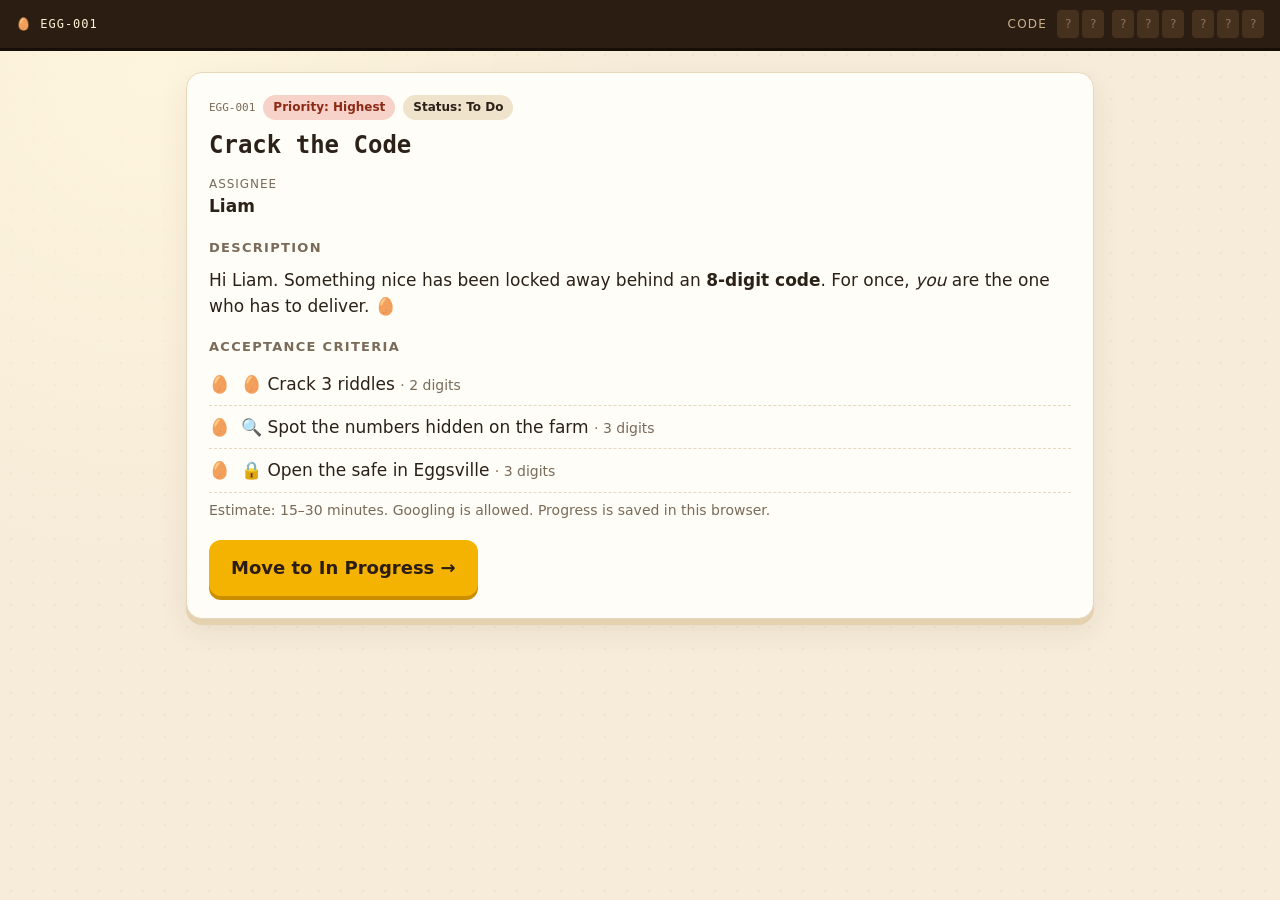
==== index.html @ 779d044c "Add EGG-001 puzzle site A three-stage puzzle that builds an 8-digit code: - Stage 1: three rhyming r" ====
<!doctype html>
<html lang="en">
<head>
<meta charset="utf-8">
<meta name="viewport" content="width=device-width, initial-scale=1">

<!--
  Security policy: the page may only run its own scripts from this site, may only
  load fonts from Google Fonts, cannot send data anywhere (connect-src 'none'),
  and cannot submit forms or embed other pages.
-->
<meta http-equiv="Content-Security-Policy" content="
  default-src 'none';
  script-src 'self';
  style-src 'self' 'unsafe-inline' https://fonts.googleapis.com;
  font-src https://fonts.gstatic.com;
  img-src 'self' data:;
  connect-src 'none';
  form-action 'none';
  base-uri 'none';
  object-src 'none'">
<!-- Don't tell other sites (e.g. Pastebin) which page the visitor came from. -->
<meta name="referrer" content="no-referrer">
<!-- Ask search engines not to list this page. -->
<meta name="robots" content="noindex, nofollow">

<title>EGG-001 · Crack the Code</title>
<link rel="icon" href="data:image/svg+xml,<svg xmlns='http://www.w3.org/2000/svg' viewBox='0 0 100 100'><text y='.9em' font-size='90'>🥚</text></svg>">
<link rel="preconnect" href="https://fonts.googleapis.com">
<link rel="preconnect" href="https://fonts.gstatic.com" crossorigin>
<link href="https://fonts.googleapis.com/css2?family=Nunito:wght@400;700;900&family=Press+Start+2P&display=swap" rel="stylesheet">
<link rel="stylesheet" href="style.css?v=3">
</head>
<body>

<!-- Top bar with the code collected so far (filled in by game.js) -->
<header class="hud">
  <div class="hud-title"><span aria-hidden="true">🥚</span> EGG-001</div>
  <div class="code-wrap">
    <span class="code-label">Code</span>
    <div class="code" id="code" aria-label="Collected code"></div>
  </div>
</header>

<!-- The current stage is drawn in here -->
<main id="app"></main>

<!-- Short popup messages -->
<div id="toast" class="toast" role="status" aria-live="polite"></div>

<!-- Order matters: settings and answer fingerprints, then the core, then each stage, then start. -->
<script src="js/config.js?v=3"></script>
<script src="js/answer-hashes.js?v=3"></script>
<script src="js/game.js?v=3"></script>
<script src="js/stage-1-riddles.js?v=3"></script>
<script src="js/stage-2-night-watch.js?v=3"></script>
<script src="js/village-art.js?v=3"></script>
<script src="js/village-places.js?v=3"></script>
<script src="js/stage-3-village.js?v=3"></script>
<script src="js/stage-4-finale.js?v=3"></script>
<script src="js/start.js?v=3"></script>
</body>
</html>
---- style.css ----
:root {
  --bg: #f6ecd9;
  --card: #fffdf8;
  --ink: #2b2118;
  --muted: #7a6a58;
  --line: #e7d8bd;
  --yolk: #f5b301;
  --yolk-d: #c98f00;
  --red: #c8432b;
  --green: #2f6b3a;
  --brown: #2b1d12;
  --pixel: 'Press Start 2P', ui-monospace, monospace;
  --body: 'Nunito', system-ui, -apple-system, 'Segoe UI', sans-serif;
}

* { box-sizing: border-box; }
html, body { margin: 0; }
body {
  background-color: var(--bg);
  background-image:
    radial-gradient(circle at 12% 8%, rgba(255, 246, 222, .9) 0, transparent 35%),
    radial-gradient(rgba(201, 143, 0, .08) 1.5px, transparent 1.6px);
  background-size: auto, 22px 22px;
  color: var(--ink);
  font-family: var(--body);
  font-size: 17px;
  line-height: 1.55;
  min-height: 100vh;
  overflow-x: hidden;
}

/* ---------- HUD ---------- */
.hud {
  position: sticky; top: 0; z-index: 30;
  display: flex; align-items: center; justify-content: space-between; gap: 10px; flex-wrap: wrap;
  padding: 10px 16px;
  background: var(--brown); color: #fff3d6;
  box-shadow: 0 3px 0 #160e07;
}
.hud-title { font-family: var(--pixel); font-size: 12px; letter-spacing: 1px; }
.code-wrap { display: flex; align-items: center; gap: 10px; }
.code-label { font-size: 12px; text-transform: uppercase; letter-spacing: .1em; color: #c9b08c; }
.code { display: flex; gap: 8px; }
.code .grp { display: flex; gap: 3px; }
.code .d {
  width: 22px; height: 28px; display: grid; place-items: center;
  background: #46301e; border-radius: 4px;
  font-family: var(--pixel); font-size: 12px; color: #8a7258;
}
.code .d.on { background: var(--yolk); color: var(--brown); }
.code .d.pop { animation: pop .7s ease; }
@keyframes pop { 0% { transform: scale(.3) rotate(-20deg); } 60% { transform: scale(1.35); } 100% { transform: scale(1); } }

/* ---------- Layout ---------- */
main { max-width: 940px; margin: 0 auto; padding: 24px 16px 72px; }
.card {
  background: var(--card); border: 1px solid var(--line); border-radius: 16px; padding: 22px;
  box-shadow: 0 6px 0 #e3d1b0, 0 12px 30px rgba(60, 40, 10, .08);
}
.card + .card, .card + .game-wrap, .scene-wrap + .card { margin-top: 18px; }
h1 { font-family: var(--pixel); font-size: clamp(17px, 4vw, 24px); line-height: 1.45; margin: .35em 0 .5em; }
h2 { font-size: 13px; text-transform: uppercase; letter-spacing: .1em; color: var(--muted); margin: 1.4em 0 .4em; }
h3 { margin: 0 0 .5em; font-size: 20px; }
p { margin: .5em 0; }
.kicker { font-size: 13px; font-weight: 900; text-transform: uppercase; letter-spacing: .1em; color: var(--yolk-d); }
.muted { color: var(--muted); }
.small { font-size: 14px; }
kbd {
  font-family: var(--pixel); font-size: 10px; background: #efe3cc; border: 1px solid #d6c3a0;
  border-bottom-width: 3px; border-radius: 5px; padding: 2px 5px;
}
.inline-code { font-family: var(--pixel); font-size: 15px; background: var(--yolk); padding: 3px 7px; border-radius: 6px; }

/* ---------- Buttons ---------- */
.btn {
  font: inherit; font-weight: 900; background: var(--yolk); color: var(--brown);
  border: 0; border-radius: 12px; padding: 11px 18px; cursor: pointer;
  box-shadow: 0 4px 0 var(--yolk-d); transition: transform .08s, box-shadow .08s;
  text-decoration: none; display: inline-block;
}
.btn:hover { filter: brightness(1.05); }
.btn:active { transform: translateY(3px); box-shadow: 0 1px 0 var(--yolk-d); }
.btn-big { font-size: 18px; padding: 14px 22px; margin-top: 12px; }
.btn-ghost { background: #efe3cc; box-shadow: 0 4px 0 #d6c3a0; }
.link { background: none; border: 0; color: var(--muted); text-decoration: underline; cursor: pointer; font: inherit; padding: 0; }

/* ---------- Toast ---------- */
.toast {
  position: fixed; left: 50%; bottom: 24px; z-index: 60;
  transform: translate(-50%, 30px); opacity: 0; pointer-events: none;
  background: var(--brown); color: #fff3d6; padding: 10px 16px; border-radius: 12px;
  font-weight: 700; max-width: calc(100vw - 32px); text-align: center;
  transition: opacity .25s, transform .25s;
}
.toast.show { opacity: 1; transform: translate(-50%, 0); }

/* ---------- Intro ticket ---------- */
.ticket-head { display: flex; flex-wrap: wrap; gap: 8px; align-items: center; }
.ticket-key { font-family: var(--pixel); font-size: 11px; color: var(--muted); }
.pill { font-size: 12px; font-weight: 900; padding: 3px 10px; border-radius: 999px; background: #efe3cc; }
.pill-red { background: #f7d2c8; color: #8c2a17; }
.ticket-meta { display: flex; flex-wrap: wrap; gap: 8px 28px; margin: 0; }
.ticket-meta dt { font-size: 12px; text-transform: uppercase; letter-spacing: .08em; color: var(--muted); }
.ticket-meta dd { margin: 0; font-weight: 900; }
.checklist { list-style: none; padding: 0; margin: 0; }
.checklist li { padding: 8px 0 8px 32px; position: relative; border-bottom: 1px dashed var(--line); }
.checklist li::before { content: '🥚'; position: absolute; left: 0; }
.checklist li span { color: var(--muted); font-size: 14px; }

/* ---------- Stage 1: riddles ---------- */
.riddles { display: grid; grid-template-columns: 260px 1fr; gap: 24px; align-items: center; }
@media (max-width: 680px) { .riddles { grid-template-columns: 1fr; } .egg-wrap { max-width: 200px; margin: 0 auto; } }
.egg-svg { width: 100%; height: auto; display: block; overflow: visible; }
.egg-svg.wobble { animation: wobble .6s ease; transform-origin: 50% 90%; }
@keyframes wobble { 0%,100% { transform: rotate(0); } 25% { transform: rotate(-6deg); } 50% { transform: rotate(5deg); } 75% { transform: rotate(-3deg); } }
.egg-svg .crack { fill: none; stroke: #6b4f2a; stroke-width: 3; stroke-linejoin: round; stroke-linecap: round; stroke-dasharray: 1; stroke-dashoffset: 1; transition: stroke-dashoffset .6s ease; }
.egg-svg .crack.on { stroke-dashoffset: 0; }
.egg-svg .shell-top { transform-box: fill-box; transform-origin: 50% 100%; transition: transform 1s cubic-bezier(.3,1.4,.5,1), opacity 1s; }
.egg-svg.hatched .shell-top { transform: translate(-70px, -60px) rotate(-40deg); opacity: 0; }
.egg-svg.hatched .cracks { opacity: 0; transition: opacity .2s; }
.egg-svg .chick { opacity: 0; transform: translateY(40px); transition: transform .8s .4s cubic-bezier(.3,1.5,.5,1), opacity .4s .4s; }
.egg-svg.hatched .chick { opacity: 1; transform: translateY(-8px); }
.sign-digits { font-family: var(--pixel); font-size: 26px; fill: var(--brown); }
.riddle .q { font-size: 18px; margin: .6em 0 .8em; }
.verse { font-family: Georgia, 'Times New Roman', serif; font-style: italic; font-size: 18px; line-height: 1.6;
  margin: .6em 0; padding: 10px 16px; background: #f6edd8; border-left: 5px solid var(--yolk); border-radius: 8px; }
.card form { display: flex; gap: 8px; flex-wrap: wrap; }
.card input {
  flex: 1 1 200px; font: inherit; font-size: 18px; padding: 11px 14px; border-radius: 12px;
  border: 2px solid var(--line); background: #fff; color: var(--ink); min-width: 0;
}
.card input:focus { outline: none; border-color: var(--yolk); }
.row { margin-top: 10px; }
.msg { min-height: 1.5em; font-weight: 700; margin: .4em 0 0; }
.msg.bad { color: var(--red); }
.msg.hint { color: var(--green); }
.shake { animation: shake .4s ease; }
@keyframes shake { 0%,100% { transform: translateX(0); } 20% { transform: translateX(-8px); } 40% { transform: translateX(7px); } 60% { transform: translateX(-5px); } 80% { transform: translateX(3px); } }

/* ---------- Stage 2: spot the numbers ---------- */
.scene-wrap { margin-top: 18px; border-radius: 16px; overflow: hidden; border: 4px solid var(--brown); box-shadow: 0 6px 0 #160e07; background: #7cbf5a; }
.farm { display: block; width: 100%; height: auto; touch-action: none; cursor: zoom-in; user-select: none; -webkit-user-select: none; }
.lens-rim { fill: none; stroke: #2b1d12; stroke-width: 4; }
.clue-offer { display: flex; align-items: center; gap: 10px; flex-wrap: wrap; margin-top: 14px; padding: 12px 16px;
  background: var(--brown); color: #fff3d6; border-radius: 12px; font-weight: 900; animation: dlgIn .25s ease; }
.clue-offer[hidden] { display: none; }
.clue-offer span { flex: 1 1 auto; }
.clue { margin-top: 14px; }

/* ---------- Stage 3: village ---------- */
.village-bar { display: flex; justify-content: space-between; align-items: center; gap: 10px; margin-top: 18px; }
.place-name { font-family: var(--pixel); font-size: 12px; }
.btn-small { font-size: 15px; padding: 7px 12px; }
.game-wrap { position: relative; margin-top: 10px; border-radius: 12px; overflow: hidden; border: 4px solid var(--brown); box-shadow: 0 6px 0 #160e07; background: #1a0f06; }
.game-wrap canvas { display: block; width: 100%; height: auto; image-rendering: pixelated; image-rendering: crisp-edges; }
.prompt {
  position: absolute; left: 50%; top: 10px; transform: translateX(-50%);
  background: rgba(26, 15, 6, .88); color: #fff3d6; padding: 6px 12px; border-radius: 8px;
  font-weight: 900; font-size: 14px; white-space: nowrap; pointer-events: none;
  opacity: 0; transition: opacity .15s;
}
.prompt.show { opacity: 1; }
.prompt b { font-family: var(--pixel); font-size: 10px; background: var(--yolk); color: var(--brown); padding: 2px 6px; border-radius: 4px; margin-right: 6px; }
.pad { display: flex; justify-content: space-between; align-items: center; margin-top: 14px; touch-action: none; user-select: none; -webkit-user-select: none; }
.dpad { display: grid; grid-template-columns: repeat(3, 58px); grid-template-rows: repeat(3, 58px); gap: 2px; }
.dpad button, .act {
  font: inherit; font-size: 20px; border: 0; border-radius: 12px; background: var(--brown); color: #fff3d6;
  box-shadow: 0 4px 0 #160e07; touch-action: none;
}
.dpad button:active, .dpad button.held, .act:active { transform: translateY(3px); box-shadow: 0 1px 0 #160e07; }
.dpad [data-direction="up"] { grid-column: 2; grid-row: 1; }
.dpad [data-direction="left"] { grid-column: 1; grid-row: 2; }
.dpad [data-direction="right"] { grid-column: 3; grid-row: 2; }
.dpad [data-direction="down"] { grid-column: 2; grid-row: 3; }
.act { width: 92px; height: 92px; border-radius: 50%; background: var(--yolk); color: var(--brown); box-shadow: 0 5px 0 var(--yolk-d); font-family: var(--pixel); font-size: 18px; }
.touch-only { display: none; }
@media (hover: hover) and (pointer: fine) { .pad { display: none; } }
@media (hover: none) { .touch-only { display: inline; } .desk-only { display: none; } }

.dialog { position: fixed; inset: 0; z-index: 50; background: rgba(20, 12, 4, .55); display: grid; place-items: center; padding: 16px; }
.dialog[hidden] { display: none; }
.dlg-inner {
  width: min(580px, 100%); max-height: 86vh; overflow: auto;
  background: var(--card); border-radius: 16px; padding: 20px; border: 4px solid var(--brown);
  box-shadow: 0 8px 0 #160e07; animation: dlgIn .18s ease;
}
@keyframes dlgIn { from { transform: translateY(14px) scale(.97); opacity: 0; } }
.dlg-actions { display: flex; justify-content: flex-end; gap: 10px; margin-top: 16px; flex-wrap: wrap; }
.speaker { display: flex; gap: 14px; align-items: flex-start; }
.avatar { flex: 0 0 52px; height: 52px; border-radius: 12px; display: grid; place-items: center; font-family: var(--pixel); font-size: 16px; color: #fff; }
.speaker .who { font-weight: 900; font-size: 14px; text-transform: uppercase; letter-spacing: .08em; color: var(--muted); }
.speaker p { font-size: 18px; margin: 2px 0 0; }
.laws { margin: 10px 0; padding: 14px 18px; background: #f6edd8; border-left: 5px solid var(--yolk); border-radius: 8px; font-family: Georgia, 'Times New Roman', serif; }
.laws ol { margin: 8px 0 0; padding-left: 22px; }
.laws li { margin: 6px 0; }
.lib { list-style: none; margin: 10px 0; padding: 8px; background: #1b2330; border-radius: 10px; color: #dfe7f2; }
.lib li { display: flex; align-items: center; gap: 10px; padding: 8px; border-radius: 6px; }
.lib li:nth-child(odd) { background: #222c3c; }
.lib-icon { width: 28px; height: 28px; border-radius: 6px; flex: 0 0 28px; }
.lib-name { flex: 1; font-weight: 700; }
.lib-h { font-family: var(--pixel); font-size: 10px; color: #9fc3ec; white-space: nowrap; }
.tag { font-family: var(--pixel); font-size: 7px; padding: 3px 4px; border-radius: 4px; color: #fff; white-space: nowrap; }
.kanban { display: grid; grid-template-columns: repeat(4, 1fr); gap: 8px; margin: 10px 0; }
@media (max-width: 560px) { .kanban { grid-template-columns: 1fr 1fr; } }
.kanban > div { background: #f3e8d2; border-radius: 10px; padding: 8px; }
.kanban h4 { margin: 0 0 6px; font-size: 12px; text-transform: uppercase; letter-spacing: .06em; color: var(--muted); }
.kanban ul { list-style: none; margin: 0; padding: 0; }
.kb-card { background: #fff; border-radius: 8px; padding: 6px; margin-bottom: 6px; font-size: 13px; font-weight: 700; line-height: 1.5; box-shadow: 0 2px 0 #e3d1b0; }
.kb-flag { box-shadow: inset 4px 0 0 var(--red), 0 2px 0 #e3d1b0; }
.spines { margin: 8px 0; padding-left: 28px; font-family: Georgia, 'Times New Roman', serif; font-size: 17px; }
.spines li { margin: 3px 0; }
.notes { margin: 8px 0; padding-left: 20px; }
.notes li { margin: 6px 0; }
.t-EGG { background: #e2a400; }
.t-DEV { background: #3a6fc4; }
.t-OPS { background: #2f8a4c; }
.t-HR { background: #c4467d; }
.t-QA { background: #7a4fc4; }
.kp-screen { display: flex; gap: 10px; justify-content: center; margin: 14px 0 6px; }
.kp-screen span { width: 52px; height: 62px; display: grid; place-items: center; background: #14240f; color: #6dff6d; font-family: var(--pixel); font-size: 22px; border-radius: 8px; }
.kp-msg { text-align: center; min-height: 1.6em; font-weight: 900; color: var(--red); }
.kp-msg.good { color: var(--green); }
.kp-grid { display: grid; grid-template-columns: repeat(3, 1fr); gap: 8px; max-width: 260px; margin: 8px auto 0; }
.kp-grid button { font-family: var(--pixel); font-size: 16px; padding: 14px 0; border: 0; border-radius: 10px; background: #3a3a40; color: #fff; box-shadow: 0 4px 0 #1e1e22; cursor: pointer; }
.kp-grid button:active { transform: translateY(3px); box-shadow: 0 1px 0 #1e1e22; }
.kp-grid button[data-key="OK"] { background: var(--green); box-shadow: 0 4px 0 #1c4224; }
.kp-screen.shake { animation: shake .4s ease; }
.safe-cols { align-items: flex-start; }
.safe-col { display: flex; flex-direction: column; align-items: center; gap: 6px; }
.kp-screen .safe-col .pic { width: 52px; height: 40px; background: #f6edd8; color: inherit; font-family: inherit; font-size: 24px; border-radius: 8px; }

/* Stage 3 popups */
.center { text-align: center; }
.big-line { font-size: 18px; line-height: 1.5; margin: 4px 0; }
.rules { display: flex; justify-content: center; gap: 10px; flex-wrap: wrap; margin: 12px 0 4px; }
.rules span { background: #f6edd8; border-radius: 10px; padding: 8px 12px; font-weight: 900; }
.shelf { display: flex; align-items: flex-end; gap: 4px; padding: 10px 10px 0; background: #3d2410; border-bottom: 10px solid #5b371a; border-radius: 6px; overflow-x: auto; }
.book { writing-mode: vertical-rl; transform: rotate(180deg); color: #fff8e6; font-weight: 900; font-size: 13px;
  padding: 10px 6px; min-height: 150px; border-radius: 3px; box-shadow: inset -3px 0 0 rgba(0,0,0,.25); white-space: nowrap; }
.book:nth-child(odd) { min-height: 170px; }
.mirror { display: block; width: min(220px, 60vw); height: auto; margin: 0 auto 8px; }

/* ---------- Finale ---------- */
.finale { text-align: center; }
.gold { width: min(260px, 70vw); height: auto; display: block; margin: 0 auto; overflow: visible; }
.gold .rays { transform-origin: 100px 124px; animation: spin 18s linear infinite; }
@keyframes spin { to { transform: rotate(360deg); } }
.gold .egg { transform-origin: 100px 190px; animation: wobble 1.6s ease-in-out infinite; }
.big-code { display: flex; justify-content: center; gap: 6px; flex-wrap: wrap; margin: 12px 0; }
.big-code span {
  width: 44px; height: 56px; display: grid; place-items: center; background: var(--yolk); color: var(--brown);
  font-family: var(--pixel); font-size: 20px; border-radius: 8px; box-shadow: 0 4px 0 var(--yolk-d);
  animation: pop .6s ease;
}
@media (max-width: 420px) { .big-code span { width: 34px; height: 46px; font-size: 15px; } }
.big-code .gap { width: 8px; background: none; box-shadow: none; }
.sign-off { font-weight: 900; margin-top: 18px; }
.confetti { position: fixed; inset: 0; pointer-events: none; z-index: 40; }

@media (prefers-reduced-motion: reduce) {
  *, *::before, *::after { animation-duration: .01ms !important; animation-iteration-count: 1 !important; transition-duration: .01ms !important; }
}
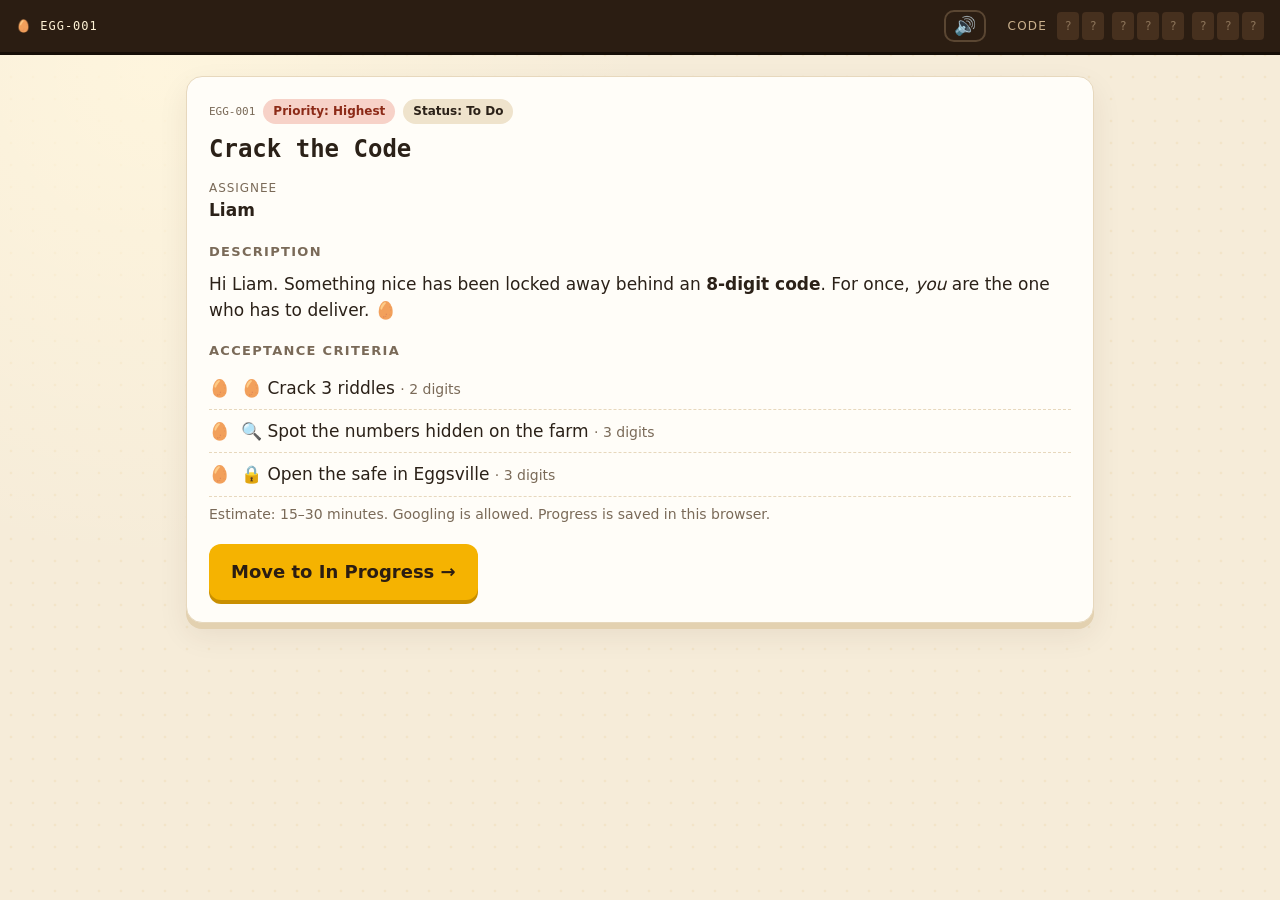
==== commit 565ccb42: "Add lo-fi jazz background music, a music button and a writing sound - Background music made live wit" ====
--- a/index.html
+++ b/index.html
@@ -29,13 +29,14 @@
 <link rel="preconnect" href="https://fonts.googleapis.com">
 <link rel="preconnect" href="https://fonts.gstatic.com" crossorigin>
 <link href="https://fonts.googleapis.com/css2?family=Nunito:wght@400;700;900&family=Press+Start+2P&display=swap" rel="stylesheet">
-<link rel="stylesheet" href="style.css?v=3">
+<link rel="stylesheet" href="style.css?v=6">
 </head>
 <body>
 
 <!-- Top bar with the code collected so far (filled in by game.js) -->
 <header class="hud">
   <div class="hud-title"><span aria-hidden="true">🥚</span> EGG-001</div>
+  <button type="button" class="sound-toggle" id="soundToggle" aria-label="Turn music off">🔊</button>
   <div class="code-wrap">
     <span class="code-label">Code</span>
     <div class="code" id="code" aria-label="Collected code"></div>
@@ -49,15 +50,17 @@
 <div id="toast" class="toast" role="status" aria-live="polite"></div>
 
 <!-- Order matters: settings and answer fingerprints, then the core, then each stage, then start. -->
-<script src="js/config.js?v=3"></script>
-<script src="js/answer-hashes.js?v=3"></script>
-<script src="js/game.js?v=3"></script>
-<script src="js/stage-1-riddles.js?v=3"></script>
-<script src="js/stage-2-night-watch.js?v=3"></script>
-<script src="js/village-art.js?v=3"></script>
-<script src="js/village-places.js?v=3"></script>
-<script src="js/stage-3-village.js?v=3"></script>
-<script src="js/stage-4-finale.js?v=3"></script>
-<script src="js/start.js?v=3"></script>
+<script src="js/config.js?v=6"></script>
+<script src="js/answer-hashes.js?v=6"></script>
+<script src="js/game.js?v=6"></script>
+<script src="js/sounds.js?v=6"></script>
+<script src="js/clue-timer.js?v=6"></script>
+<script src="js/stage-1-riddles.js?v=6"></script>
+<script src="js/stage-2-night-watch.js?v=6"></script>
+<script src="js/village-art.js?v=6"></script>
+<script src="js/village-places.js?v=6"></script>
+<script src="js/stage-3-village.js?v=6"></script>
+<script src="js/stage-4-finale.js?v=6"></script>
+<script src="js/start.js?v=6"></script>
 </body>
 </html>
--- a/style.css
+++ b/style.css
@@ -37,6 +37,9 @@
   background: var(--brown); color: #fff3d6;
   box-shadow: 0 3px 0 #160e07;
 }
+.sound-toggle { margin-left: auto; margin-right: 12px; background: none; border: 2px solid #5a4632; border-radius: 10px;
+  font-size: 18px; line-height: 1; padding: 5px 8px; cursor: pointer; }
+.sound-toggle:hover { border-color: var(--yolk); }
 .hud-title { font-family: var(--pixel); font-size: 12px; letter-spacing: 1px; }
 .code-wrap { display: flex; align-items: center; gap: 10px; }
 .code-label { font-size: 12px; text-transform: uppercase; letter-spacing: .1em; color: #c9b08c; }
@@ -141,11 +144,7 @@
 .scene-wrap { margin-top: 18px; border-radius: 16px; overflow: hidden; border: 4px solid var(--brown); box-shadow: 0 6px 0 #160e07; background: #7cbf5a; }
 .farm { display: block; width: 100%; height: auto; touch-action: none; cursor: zoom-in; user-select: none; -webkit-user-select: none; }
 .lens-rim { fill: none; stroke: #2b1d12; stroke-width: 4; }
-.clue-offer { display: flex; align-items: center; gap: 10px; flex-wrap: wrap; margin-top: 14px; padding: 12px 16px;
-  background: var(--brown); color: #fff3d6; border-radius: 12px; font-weight: 900; animation: dlgIn .25s ease; }
-.clue-offer[hidden] { display: none; }
-.clue-offer span { flex: 1 1 auto; }
-.clue { margin-top: 14px; }
+
 
 /* ---------- Stage 3: village ---------- */
 .village-bar { display: flex; justify-content: space-between; align-items: center; gap: 10px; margin-top: 18px; }
@@ -234,10 +233,25 @@
 .big-line { font-size: 18px; line-height: 1.5; margin: 4px 0; }
 .rules { display: flex; justify-content: center; gap: 10px; flex-wrap: wrap; margin: 12px 0 4px; }
 .rules span { background: #f6edd8; border-radius: 10px; padding: 8px 12px; font-weight: 900; }
-.shelf { display: flex; align-items: flex-end; gap: 4px; padding: 10px 10px 0; background: #3d2410; border-bottom: 10px solid #5b371a; border-radius: 6px; overflow-x: auto; }
-.book { writing-mode: vertical-rl; transform: rotate(180deg); color: #fff8e6; font-weight: 900; font-size: 13px;
-  padding: 10px 6px; min-height: 150px; border-radius: 3px; box-shadow: inset -3px 0 0 rgba(0,0,0,.25); white-space: nowrap; }
-.book:nth-child(odd) { min-height: 170px; }
+.shelf { display: flex; flex-direction: column; align-items: center; gap: 3px; padding: 12px; background: #3d2410; border-bottom: 10px solid #5b371a; border-radius: 6px; }
+.book { display: block; color: #fff8e6; font-weight: 900; font-size: 15px; text-align: center;
+  padding: 7px 12px; border-radius: 3px; box-shadow: inset 0 -3px 0 rgba(0,0,0,.25), inset 6px 0 0 rgba(255,255,255,.12); }
+.book:nth-child(odd) { margin-left: 18px; }
+.book:nth-child(3n) { margin-right: 22px; }
+.fact { background: #eef6e6; border-left: 5px solid var(--green); border-radius: 8px; padding: 10px 14px; margin: 10px 0 0; }
+.clue-bar { display: flex; align-items: center; gap: 8px; flex-wrap: wrap; justify-content: flex-end; }
+.clue-countdown { font-weight: 900; font-size: 14px; color: var(--muted); font-variant-numeric: tabular-nums; }
+.clue-bar .btn.ready { animation: pulse 1s ease-in-out infinite alternate; }
+@keyframes pulse { to { transform: scale(1.08); } }
+.clue-bar .btn:disabled { opacity: .45; cursor: not-allowed; box-shadow: none; }
+.clue-pick { display: flex; flex-direction: column; gap: 10px; margin-top: 12px; }
+.clue-pick .btn { display: flex; justify-content: space-between; align-items: center; text-align: left; }
+.clue-pick .btn small { font-weight: 700; opacity: .7; }
+.clue-pick .btn:disabled { opacity: .4; cursor: not-allowed; box-shadow: none; }
+.clue-list { padding-left: 18px; }
+.clue-list li { margin: 10px 0; }
+#clueBar { margin-top: 14px; }
+.village-bar #clueBar { margin-top: 0; }
 .mirror { display: block; width: min(220px, 60vw); height: auto; margin: 0 auto 8px; }
 
 /* ---------- Finale ---------- */
